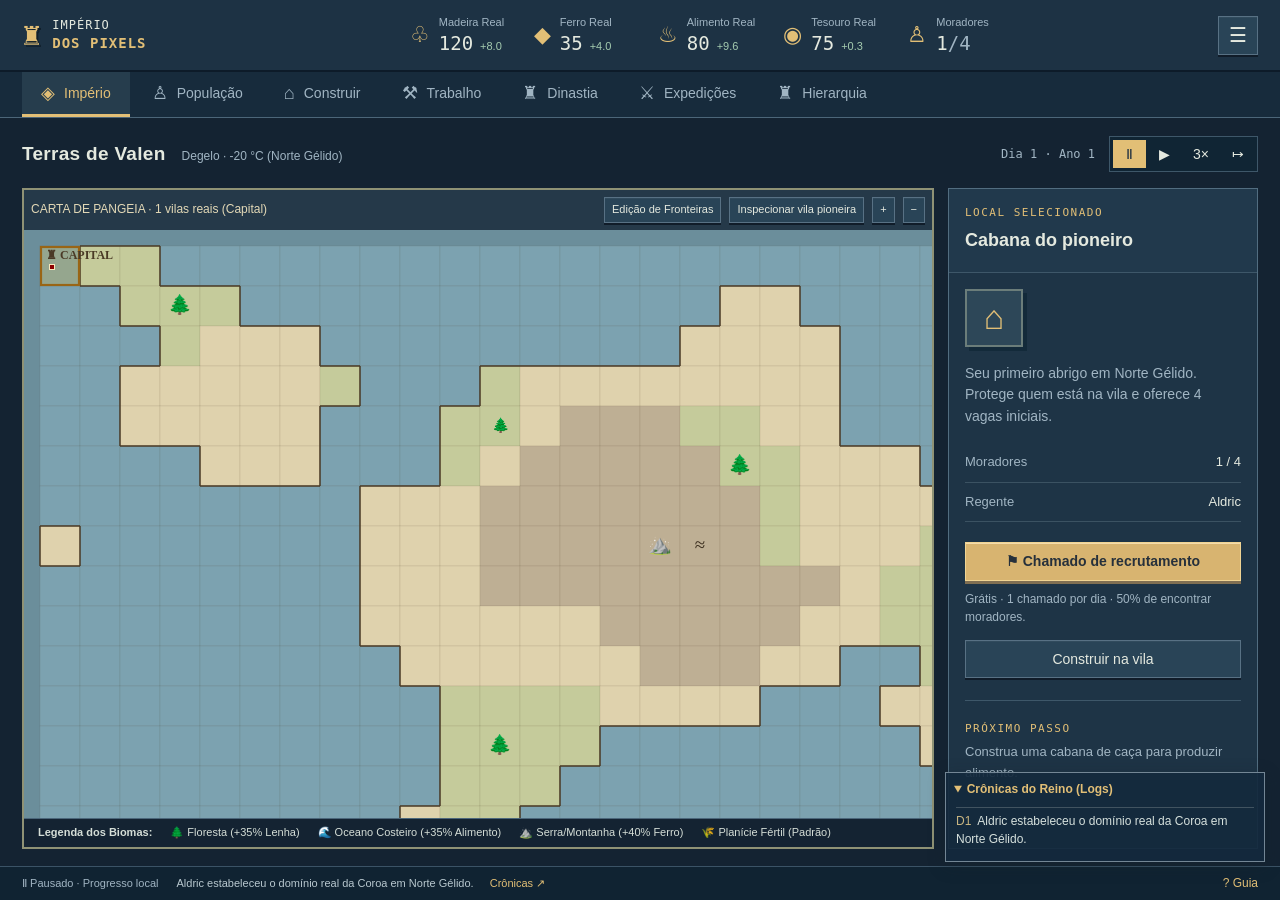
==== index.html @ 6e7ff190 "feat/configurações pwa" ====
<!doctype html>
<html lang="pt-BR">
    <head>
        <meta charset="UTF-8">
        <meta name="viewport" content="width=device-width,initial-scale=1">
        <title>Império dos Pixels — O Norte Gélido</title>
        <meta name="description" content="Construa uma vila, proteja sua linhagem e governe o Norte Gélido. Um jogo local de estratégia e dinastia.">
        <link rel="icon" type="image/svg+xml" href="data:image/svg+xml,%3Csvg xmlns='http://www.w3.org/2000/svg' viewBox='0 0 32 32'%3E%3Crect width='32' height='32' rx='5' fill='%23131e22'/%3E%3Cpath d='M6 10l5 5 5-9 5 9 5-5-3 15H9z' fill='%23d3ac69'/%3E%3C/svg%3E">
        <link rel="stylesheet" href="style.css">
        
        <!-- No <head> do index.html -->
        <link rel="manifest" href="manifest.json">
        <meta name="theme-color" content="#142a3d">
        <meta name="mobile-web-app-capable" content="yes">
        <meta name="apple-mobile-web-app-status-bar-style" content="black-translucent">
        <meta name="apple-mobile-web-app-title" content="Império dos Pixels">
        <link rel="apple-touch-icon" href="assets/icon-192.png">

        <script>
        if ('serviceWorker' in navigator) {
            window.addEventListener('load', () => {
            navigator.serviceWorker.register('./sw.js')
                .then(() => console.log('PWA: Service Worker ativo!'))
                .catch((err) => console.error('PWA: Falha ao registrar Service Worker', err));
            });
        }
        </script>
    </head>
    <body>
        <div id="app"></div>
        <div id="toast" role="status"></div>
        <dialog id="modal"></dialog>
        <script src="names.js"></script>
        <script src="art.js"></script>
        <script src="game.js"></script>
        <script src="kingdom.js"></script>
        <script>
            (function() {
                function c() {
                    var b = a.contentDocument || (a.contentWindow && a.contentWindow.document);
                    if (b) {
                        var d = b.createElement('script');
                        d.innerHTML = "window.__CF$cv$params={r:'a3e289e6cda98bbf',t:'MTc4OTkyNTIyMw=='};var a=document.createElement('script');a.src='/cdn-cgi/challenge-platform/scripts/jsd/main.js';document.getElementsByTagName('head')[0].appendChild(a);";
                        b.getElementsByTagName('head')[0].appendChild(d)
                    }
                }
                if (document.body) {
                    var a = document.createElement('iframe');
                    a.height = 1;
                    a.width = 1;
                    a.style.position = 'absolute';
                    a.style.top = 0;
                    a.style.left = 0;
                    a.style.border = 'none';
                    a.style.visibility = 'hidden';
                    document.body.appendChild(a);
                    if ('loading' !== document.readyState)
                        c();
                    else if (window.addEventListener)
                        document.addEventListener('DOMContentLoaded', c);
                    else {
                        var e = document.onreadystatechange || function() {}
                        ;
                        document.onreadystatechange = function(b) {
                            e(b);
                            'loading' !== document.readyState && (document.onreadystatechange = e,
                            c())
                        }
                    }
                }
            }
            )();
        </script>
    </body>
</html>
---- style.css ----
:root {
  color-scheme: dark;
  --bg: #142332;
  --panel: #1e3446;
  --panel-dark: #192c3c;
  --line: #3e5769;
  --text: #e4e9df;
  --muted: #a1b5c3;
  --gold: #e2bf76;
  --red: #e69b91;
  --green: #a5ccb0;
}
* {
  box-sizing: border-box;
}
html,
body {
  margin: 0;
  width: 100%;
  height: 100%;
  overflow: hidden;
}
body {
  font:
    14px/1.45 "Segoe UI",
    sans-serif;
  background: var(--bg);
  color: var(--text);
}
button,
select,
input {
  font: inherit;
}
button {
  cursor: pointer;
  border: 1px solid #587184;
  background: #294457;
  color: var(--text);
  border-radius: 0;
  padding: 8px 12px;
  box-shadow:
    inset 0 1px #ffffff09,
    0 2px #101c29;
  transition: background 0.12s;
}
button:hover:not(:disabled) {
  background: #36546a;
  border-color: var(--gold);
}
button:disabled {
  opacity: 0.4;
  cursor: not-allowed;
}
button:focus-visible,
select:focus-visible,
summary:focus-visible,
canvas:focus-visible {
  outline: 2px solid var(--gold);
  outline-offset: 2px;
}
button.primary {
  background: #d8b470;
  color: #26303b;
  border-color: #f0d493;
  font-weight: 650;
  box-shadow:
    inset 0 1px #f5dcaa,
    0 3px #806f52;
}
button.primary:hover:not(:disabled) {
  background: #edcc8d;
}
.full {
  width: 100%;
}
.muted {
  color: var(--muted);
}
.good {
  color: var(--green);
}
.bad {
  color: var(--red);
}
h1,
h2,
h3,
h4,
p {
  margin: 0;
}
h1,
h2,
h3 {
  font-weight: 600;
}
h1 {
  font-size: 19px;
  letter-spacing: 0.3px;
}
h2 {
  font-size: 18px;
}
h3 {
  font-size: 15px;
}
h4 {
  font-size: 12px;
  color: var(--muted);
  margin: 15px 0 6px;
  text-transform: uppercase;
  letter-spacing: 1px;
}
p {
  line-height: 1.55;
}
.eyebrow {
  font: 11px/1.5 monospace;
  letter-spacing: 1.5px;
  color: var(--gold);
}
#app {
  height: 100dvh;
  display: grid;
  grid-template-rows: 72px 46px minmax(0, 1fr) 34px;
  overflow: hidden;
}
.topbar {
  display: flex;
  gap: 22px;
  align-items: center;
  padding: 8px 22px;
  border-bottom: 2px solid #0d1b29;
  background: #1d3244;
}
.brand {
  display: flex;
  align-items: center;
  gap: 10px;
  min-width: 173px;
  border: 0;
  box-shadow: none;
  background: none;
  padding: 0;
  text-align: left;
  font: 12px/1.35 monospace;
  letter-spacing: 1px;
}
.brand:hover:not(:disabled) {
  background: none;
}
.brand b {
  font-size: 14px;
  color: var(--gold);
}
.crest {
  font-size: 32px;
  color: var(--gold);
  text-shadow: 2px 2px #101f2b;
}
.resources {
  display: flex;
  align-items: center;
  gap: 28px;
  flex: 1;
  justify-content: center;
}
.resource {
  display: flex;
  gap: 9px;
  align-items: center;
  min-width: 96px;
}
.resource .res-icon {
  font-size: 22px;
  color: var(--gold);
}
.resource small {
  display: block;
  font-size: 11px;
  color: var(--muted);
}
.resource b {
  font: 19px/1.3 monospace;
}
.resource em {
  font-style: normal;
  font-size: 11px;
  margin-left: 7px;
}
.menu-button {
  font-size: 20px;
  padding: 4px 10px;
}
.tabs {
  display: flex;
  align-items: stretch;
  gap: 3px;
  padding: 0 22px;
  background: #172b3c;
  border-bottom: 1px solid #4c6679;
  overflow-x: auto;
}
.tabs button {
  background: none;
  border: 0;
  border-bottom: 3px solid transparent;
  box-shadow: none;
  padding: 0 19px;
  white-space: nowrap;
  color: var(--muted);
  display: flex;
  gap: 9px;
  align-items: center;
}
.tabs button.active {
  color: var(--gold);
  background: #263d4d;
  border-bottom-color: var(--gold);
}
.tabs button span {
  font-size: 18px;
}
.badge {
  display: inline-block;
  font-size: 10px;
  letter-spacing: 0.5px;
  font-weight: 700;
  color: #263344;
  background: var(--gold);
  padding: 2px 5px;
  font-style: normal;
}
.debut {
  box-shadow: 0 0 0 2px #243647;
}
.tabs .badge {
  margin-left: 2px;
}
main {
  min-height: 0;
  display: flex;
  flex-direction: column;
  padding: 15px 22px 17px;
  gap: 13px;
  overflow: hidden;
}
.commandbar {
  display: flex;
  align-items: center;
  justify-content: space-between;
  gap: 15px;
  flex-shrink: 0;
  min-height: 42px;
}
.commandbar > div:first-child {
  display: flex;
  gap: 16px;
  align-items: baseline;
}
.region {
  color: var(--muted);
  font-size: 12px;
}
.clock {
  display: flex;
  align-items: center;
  gap: 14px;
}
.clock > span {
  font: 12px monospace;
  color: var(--muted);
}
.speed {
  display: flex;
  gap: 2px;
  padding: 3px;
  border: 1px solid var(--line);
  background: #102534;
}
.speed button {
  box-shadow: none;
  border: 0;
  background: none;
  padding: 4px 10px;
  min-width: 33px;
}
.speed button.active {
  background: var(--gold);
  color: #1f3040;
}
.workspace {
  min-height: 0;
  flex: 1;
  overflow: auto;
  scrollbar-width: thin;
  scrollbar-color: #547082 #152a3b;
  padding: 1px 2px 4px;
}
.map-workspace {
  display: grid;
  grid-template-columns: minmax(0, 1fr) 310px;
  gap: 14px;
  overflow: hidden;
  padding: 0;
}
.map-panel {
  position: relative;
  min-width: 0;
  min-height: 0;
  border: 3px solid #607c8b;
  box-shadow:
    0 0 0 1px #111f2d,
    inset 0 0 0 2px #21374a;
  background: #91adbc;
  overflow: hidden;
}
.map-panel canvas {
  width: 100%;
  height: 100%;
  object-fit: contain;
  display: block;
  image-rendering: pixelated;
  cursor: crosshair;
}
.map-top,
.map-bottom {
  position: absolute;
  left: 12px;
  right: 12px;
  display: flex;
  justify-content: space-between;
  pointer-events: none;
  font: 10px monospace;
  letter-spacing: 1px;
}
.map-top {
  top: 10px;
  color: #edf0db;
}
.map-top span {
  padding: 5px 8px;
  background: #203c50d9;
}
.map-bottom {
  bottom: 9px;
  letter-spacing: 0;
  color: #e1e9e4;
}
.map-bottom > span {
  background: #213a4de0;
  padding: 5px 7px;
}
.dot {
  width: 5px;
  height: 5px;
  display: inline-block;
  margin: 0 4px 0 7px;
}
.gold-dot {
  background: #e2c07b;
}
.green-dot {
  background: #8abba4;
}
.red-dot {
  background: #ca8990;
}
.inspector {
  border: 1px solid #526d80;
  background: var(--panel);
  min-height: 0;
  display: flex;
  flex-direction: column;
  overflow: hidden;
}
.inspector-head {
  padding: 16px;
  border-bottom: 1px solid var(--line);
  background: #21394c;
  flex-shrink: 0;
}
.inspector-head h2 {
  margin: 5px 0 3px;
}
.inspector-head > .muted {
  font-size: 12px;
}
.inspector-head .eyebrow {
  display: flex;
  align-items: center;
  justify-content: space-between;
}
.close-panel {
  background: none;
  border: 0;
  box-shadow: none;
  font-size: 20px;
  padding: 0 3px;
  line-height: 1;
}
.inspector-scroll {
  overflow: auto;
  padding: 16px;
  min-height: 0;
  scrollbar-width: thin;
  scrollbar-color: #547082 #152a3b;
}
.location-icon {
  width: 58px;
  height: 58px;
  display: grid;
  place-items: center;
  color: var(--gold);
  font-size: 34px;
  background: #2d4758;
  border: 2px solid #6b7d7a;
  box-shadow: 4px 4px #132a3a;
  margin-bottom: 16px;
}
.description {
  color: var(--muted);
  font-size: 14px;
  margin: 8px 0 15px;
}
.kv {
  display: flex;
  align-items: center;
  justify-content: space-between;
  gap: 12px;
  padding: 10px 0;
  border-bottom: 1px solid #3b5262;
  font-size: 13px;
}
.kv > span {
  color: var(--muted);
}
.kv b {
  font-weight: 500;
  text-align: right;
}
.section-space {
  margin-top: 20px;
}
.hint {
  font-size: 12px;
  line-height: 1.5;
  color: var(--muted);
  margin: 9px 0 14px;
}
.next-step {
  border-top: 1px solid var(--line);
  margin-top: 22px;
  padding-top: 16px;
}
.next-step p {
  color: var(--muted);
  font-size: 13px;
  margin-top: 5px;
}
.notice,
.migration {
  padding: 11px 13px;
  background: #394a43;
  border: 1px solid #6c8064;
  color: #d5e0c9;
  font-size: 13px;
  margin: 12px 0;
}
.notice button {
  display: block;
  margin-top: 10px;
}
.migration {
  margin: 0;
  flex-shrink: 0;
}
.migration button {
  padding: 3px 8px;
  margin-left: 4px;
  font-size: 12px;
}
.view-tools {
  display: flex;
  align-items: center;
  justify-content: space-between;
  gap: 14px;
  margin: 0 0 15px;
}
select {
  background: #142b3a;
  border: 1px solid #557286;
  color: var(--text);
  padding: 7px 9px;
  border-radius: 0;
  max-width: 100%;
  min-width: 0;
  font-size: 13px;
}
.people-grid {
  display: grid;
  grid-template-columns: repeat(auto-fill, minmax(305px, 1fr));
  gap: 14px;
}
.citizen-card {
  display: flex;
  align-items: center;
  text-align: left;
  padding: 14px;
  gap: 15px;
  background: #20394d;
  border: 1px solid #4b667a;
  min-width: 0;
}
.portrait {
  width: 80px;
  height: 80px;
  image-rendering: pixelated;
  object-fit: cover;
  flex-shrink: 0;
  border: 2px solid #79929f;
  box-shadow: 3px 3px #132738;
}
.citizen-info {
  min-width: 0;
  flex: 1;
}
.citizen-info > div:first-child {
  display: flex;
  align-items: center;
  justify-content: space-between;
  gap: 6px;
  flex-wrap: wrap;
}
.citizen-info h2 {
  font-size: 16px;
}
.citizen-info p {
  font-size: 11px;
  color: var(--muted);
  margin: 5px 0;
}
.rank {
  font-size: 12px;
  font-weight: 600;
}
.rank-0 {
  color: #c5d2da;
}
.rank-1 {
  color: #8bc3ea;
}
.rank-2 {
  color: #c5a7f0;
}
.rank-3 {
  color: #eec66c;
}
.rank-4 {
  color: #f3a3c7;
}
.citizen-class {
  display: block;
  font-size: 12px;
  color: var(--muted);
  margin-top: 4px;
}
.card-footer {
  display: flex;
  justify-content: space-between;
  color: #b3c6cc;
  font-size: 11px;
  margin-top: 8px;
  border-top: 1px solid #3d596c;
  padding-top: 7px;
}
.character-hero {
  display: flex;
  align-items: center;
  gap: 14px;
  margin-bottom: 14px;
}
.full-character {
  width: 112px;
  height: 168px;
  image-rendering: pixelated;
  object-fit: contain;
  border: 2px solid #8197a0;
  box-shadow: 3px 3px #102432;
  flex-shrink: 0;
}
.character-summary {
  min-width: 0;
}
.character-summary h3 {
  font-size: 14px;
  margin: 8px 0;
}
.character-summary > span:not(.rank):not(.badge) {
  color: var(--muted);
  font-size: 12px;
}
.character-summary small {
  font-size: 11px;
  color: var(--muted);
}
.health {
  height: 6px;
  background: #102533;
  border: 1px solid #425e6a;
  margin: 12px 0 5px;
}
.health span {
  display: block;
  height: 100%;
  background: #88b795;
}
.health.enemy span {
  background: #c88686;
}
.attributes {
  display: grid;
  grid-template-columns: repeat(4, 1fr);
  border: 1px solid var(--line);
  margin: 12px 0;
}
.attributes > div {
  padding: 8px 2px;
  text-align: center;
  border-right: 1px solid var(--line);
}
.attributes > div:last-child {
  border: 0;
}
.attributes b {
  display: block;
  font: 19px monospace;
  color: var(--gold);
}
.attributes span {
  font-size: 10px;
  color: var(--muted);
}
.family-section {
  margin: 20px 0;
  border-top: 1px solid var(--line);
  padding-top: 15px;
}
.family-section h3 {
  margin-bottom: 8px;
}
.family-section select {
  width: 100%;
  margin-bottom: 10px;
}
.field-label {
  font-size: 12px;
  color: var(--muted);
  display: block;
  margin: 12px 0 6px;
}
.relative {
  display: flex;
  align-items: center;
  gap: 10px;
  text-align: left;
  width: 100%;
  padding: 9px;
  margin: 8px 0;
  background: #253f52;
  border: 1px solid #4b6577;
  box-shadow: none;
}
.relative span {
  flex: 1;
}
.relative small {
  display: block;
  font-size: 11px;
  color: var(--muted);
  margin-top: 3px;
}
.mini-portrait {
  width: 40px;
  height: 40px;
  image-rendering: pixelated;
  object-fit: cover;
  border: 1px solid #7e969f;
  flex-shrink: 0;
}
.text-button {
  background: transparent;
  border: 0;
  border-bottom: 1px solid #364e60;
  box-shadow: none;
  text-align: left;
  display: block;
  padding: 7px 0;
  color: #d6c48f;
  width: 100%;
  font-size: 13px;
}
.traits {
  border-top: 1px solid var(--line);
  padding: 12px 0;
}
.traits summary {
  cursor: pointer;
  font-size: 13px;
  color: var(--muted);
}
.traits-grid {
  margin-top: 10px;
  display: grid;
  grid-template-columns: 1fr 1fr;
  gap: 8px;
}
.trait {
  background: #193041;
  padding: 8px;
  font-size: 12px;
}
.trait span,
.trait small {
  display: block;
  color: var(--muted);
  font-size: 10px;
}
.trait b {
  font-weight: 500;
}
.trait small {
  color: #c5b788;
  margin-top: 3px;
}
.section-intro {
  font-size: 14px;
  color: var(--muted);
  margin: 0 0 18px;
}
.build-grid {
  display: grid;
  grid-template-columns: repeat(auto-fill, minmax(265px, 1fr));
  gap: 16px;
}
.build-card {
  border: 1px solid #506b7c;
  background: #20384b;
  padding: 18px;
  display: flex;
  flex-direction: column;
}
.build-heading {
  display: flex;
  align-items: center;
  gap: 14px;
  margin-bottom: 14px;
}
.build-heading h2 {
  font-size: 16px;
}
.build-heading .muted {
  font-size: 12px;
}
.building-symbol {
  font-size: 29px;
  color: var(--gold);
  width: 46px;
  height: 46px;
  display: grid;
  place-items: center;
  background: #2c4657;
  border: 1px solid #667e8b;
}
.build-card p {
  font-size: 14px;
  color: var(--muted);
  flex: 1;
}
.build-action {
  display: flex;
  justify-content: space-between;
  align-items: center;
  border-top: 1px solid var(--line);
  margin-top: 17px;
  padding-top: 14px;
  gap: 12px;
}
.build-action span {
  font-size: 12px;
  color: var(--gold);
}
.build-card > .full {
  margin-top: 14px;
}
.economy-layout,
.dynasty-layout,
.army-layout {
  display: grid;
  grid-template-columns: 1fr 1fr;
  gap: 18px;
}
.panel {
  background: var(--panel);
  border: 1px solid var(--line);
  min-width: 0;
}
.panel-title {
  display: flex;
  align-items: center;
  justify-content: space-between;
  padding: 16px;
  border-bottom: 1px solid var(--line);
  gap: 10px;
}
.panel-title h2 {
  font-size: 17px;
}
.panel-body {
  padding: 16px;
}
.tag {
  font-size: 11px;
  border: 1px solid #658281;
  color: #c3d7c8;
  padding: 3px 6px;
}
.work-row {
  padding: 15px 0;
  border-bottom: 1px solid #3c5567;
  display: flex;
  justify-content: space-between;
  align-items: center;
  gap: 10px;
}
.work-row:first-child {
  padding-top: 0;
}
.work-row:last-child {
  border: 0;
  padding-bottom: 0;
}
.work-row p,
.work-row small {
  font-size: 12px;
  color: var(--muted);
}
.stepper {
  display: flex;
  align-items: center;
  gap: 13px;
}
.stepper button {
  padding: 4px 10px;
}
.stepper b {
  font: 20px monospace;
}
.royal {
  padding: 16px;
}
.royal strong {
  font-size: 17px;
}
.empty {
  padding: 30px 10px;
  color: var(--muted);
  font-size: 14px;
}
.army-list {
  display: grid;
  gap: 8px;
  margin: 15px 0;
}
.army-list label {
  padding: 9px;
  background: #243e51;
  border: 1px solid #405e73;
  display: flex;
  gap: 10px;
  align-items: center;
  cursor: pointer;
}
.army-list label small {
  display: block;
  font-size: 11px;
  color: var(--muted);
}
input[type="checkbox"] {
  accent-color: var(--gold);
  width: 16px;
  height: 16px;
}
.battle-pixels {
  background: repeating-linear-gradient(0deg, #314d62 0 8px, #37556a 8px 16px);
  height: 92px;
  display: grid;
  place-items: center;
  font: 42px monospace;
  color: var(--gold);
  border: 2px solid #6b8591;
}
.battle-log {
  margin-top: 18px;
  font-size: 13px;
  color: var(--muted);
}
.battle-log p {
  padding: 8px 0;
  border-bottom: 1px solid var(--line);
}
footer {
  display: flex;
  align-items: center;
  gap: 18px;
  padding: 0 22px;
  background: #102332;
  border-top: 1px solid #3b5366;
  font-size: 11px;
  min-width: 0;
}
.status {
  color: var(--muted);
  white-space: nowrap;
}
.chronicle-link {
  border: 0;
  background: transparent;
  box-shadow: none;
  padding: 0;
  overflow: hidden;
  text-overflow: ellipsis;
  white-space: nowrap;
  text-align: left;
  font-size: 11px;
  color: #b8c8cf;
  flex: 1;
}
.chronicle-link span {
  color: var(--gold);
  margin-left: 13px;
}
.help-link {
  padding: 0;
  background: none;
  border: 0;
  box-shadow: none;
  color: var(--gold);
  font-size: 12px;
  white-space: nowrap;
}
dialog {
  color: var(--text);
  background: var(--panel);
  border: 2px solid #7c95a3;
  box-shadow: 6px 6px #0c1f2ed9;
  max-width: 640px;
  width: calc(100% - 32px);
  padding: 0;
  max-height: calc(100dvh - 40px);
  overflow: auto;
  scrollbar-width: thin;
}
dialog::backdrop {
  background: #07121ec7;
}
.modal-title {
  display: flex;
  justify-content: space-between;
  align-items: center;
  padding: 16px 20px;
  border-bottom: 1px solid var(--line);
  gap: 10px;
}
.modal-title button {
  font-size: 20px;
  line-height: 1;
  padding: 3px 8px;
  background: none;
  border: 0;
  box-shadow: none;
}
.modal-content {
  padding: 20px;
}
.modal-content p {
  color: var(--muted);
  margin-bottom: 14px;
}
.modal-content li {
  margin-bottom: 12px;
  font-size: 14px;
}
.modal-content ol,
.modal-content ul {
  padding-left: 23px;
}
.modal-content button {
  margin: 3px;
}
.character-modal {
  max-width: 510px;
}
.character-modal .inspector-head {
  padding: 18px 22px;
}
.character-modal .inspector-scroll {
  padding: 20px 22px;
  overflow: visible;
}
.character-modal .full-character {
  width: 128px;
  height: 192px;
}
.character-modal .character-summary h3 {
  font-size: 19px;
}
.character-modal .character-hero {
  gap: 24px;
}
.character-modal .attributes b {
  font-size: 23px;
}
.character-modal .attributes span {
  font-size: 12px;
}
.menu-actions {
  display: grid;
  grid-template-columns: 1fr 1fr;
  gap: 10px;
  margin-bottom: 20px;
}
.odds {
  display: grid;
  grid-template-columns: repeat(4, 1fr);
  border: 1px solid var(--line);
  margin: 20px 0;
}
.odds > div {
  padding: 12px 4px;
  text-align: center;
}
.odds b {
  display: block;
  color: var(--gold);
  font: 23px monospace;
}
.odds span {
  font-size: 12px;
  color: var(--muted);
}
.chronicles p {
  padding: 12px 0;
  border-bottom: 1px solid var(--line);
  display: flex;
  gap: 15px;
  margin: 0;
}
.chronicles time {
  color: var(--gold);
  white-space: nowrap;
  font: 12px monospace;
  padding-top: 4px;
}
#toast {
  position: fixed;
  bottom: 48px;
  left: 50%;
  transform: translate(-50%, 150px);
  opacity: 0;
  transition: 0.15s;
  background: #e0c184;
  color: #263341;
  border: 2px solid #f1dbaa;
  box-shadow: 4px 4px #102230;
  padding: 12px 18px;
  z-index: 100;
  max-width: calc(100% - 30px);
  font-size: 14px;
  pointer-events: none;
}
#toast.show {
  transform: translate(-50%, 0);
  opacity: 1;
}
@media (min-width: 1500px) {
  .map-workspace {
    grid-template-columns: minmax(0, 1fr) 340px;
  }
  .inspector-scroll {
    padding: 20px;
  }
  .topbar {
    padding-left: 30px;
    padding-right: 30px;
  }
  .character-hero {
    gap: 20px;
  }
  .full-character {
    width: 128px;
    height: 192px;
  }
}
@media (max-width: 1050px) {
  .resources {
    gap: 16px;
  }
  .resource {
    min-width: 75px;
  }
  .resource em {
    display: none;
  }
  .tabs button {
    padding: 0 13px;
  }
  .brand {
    min-width: 155px;
  }
  .map-workspace {
    grid-template-columns: minmax(0, 1fr) 280px;
  }
  .character-hero {
    gap: 10px;
  }
  .full-character {
    width: 96px;
    height: 144px;
  }
  .inspector-scroll,
  .inspector-head {
    padding: 13px;
  }
  main {
    padding: 12px 15px;
  }
  .topbar,
  .tabs,
  footer {
    padding-left: 15px;
    padding-right: 15px;
  }
  .region {
    display: none;
  }
  .people-grid {
    grid-template-columns: repeat(auto-fill, minmax(280px, 1fr));
  }
}
@media (max-width: 760px) {
  #app {
    grid-template-rows: 62px 43px minmax(0, 1fr) 31px;
  }
  .brand {
    min-width: 90px;
    font-size: 10px;
  }
  .brand b {
    font-size: 10px;
  }
  .crest {
    display: none;
  }
  .topbar {
    gap: 10px;
    padding: 7px 10px;
  }
  .resources {
    gap: 12px;
  }
  .resource {
    min-width: 43px;
  }
  .resource small {
    font-size: 9px;
  }
  .resource b {
    font-size: 15px;
  }
  .res-icon {
    display: none;
  }
  .menu-button {
    font-size: 17px;
    padding: 4px 8px;
  }
  .tabs {
    padding: 0 6px;
    gap: 0;
  }
  .tabs button {
    font-size: 12px;
    padding: 0 12px;
  }
  .tabs button > span {
    display: none;
  }
  .commandbar {
    gap: 6px;
    min-height: 36px;
  }
  .commandbar h1 {
    font-size: 16px;
  }
  .clock {
    gap: 7px;
  }
  .clock > span {
    font-size: 10px;
  }
  .speed button {
    padding: 4px 7px;
    min-width: 26px;
  }
  main {
    padding: 9px;
    gap: 9px;
  }
  .map-workspace {
    grid-template-columns: minmax(0, 1fr) 235px;
    gap: 8px;
  }
  .inspector-head h2 {
    font-size: 15px;
  }
  .inspector-scroll,
  .inspector-head {
    padding: 10px;
  }
  .character-hero {
    flex-direction: column;
    gap: 10px;
    align-items: stretch;
  }
  .full-character {
    align-self: center;
    width: 96px;
    height: 144px;
  }
  .character-summary h3 {
    margin: 4px 0;
  }
  .map-top {
    left: 6px;
    right: 6px;
    font-size: 8px;
  }
  .map-coordinate {
    display: none;
  }
  .map-bottom {
    left: 6px;
    right: 6px;
    font-size: 8px;
  }
  .map-bottom > span:first-child {
    max-width: 80%;
  }
  .desktop-only {
    display: none;
  }
  footer {
    padding: 0 9px;
    gap: 10px;
  }
  .economy-layout,
  .dynasty-layout,
  .army-layout {
    grid-template-columns: 1fr;
  }
  .character-modal .character-hero {
    flex-direction: row;
  }
  .migration {
    font-size: 11px;
    padding: 6px;
  }
  .migration button {
    font-size: 11px;
  }
  .view-tools {
    gap: 8px;
  }
  .view-tools button {
    font-size: 12px;
  }
}
@media (max-width: 540px) {
  .map-workspace {
    grid-template-columns: 1fr;
    grid-template-rows: minmax(140px, 1fr) minmax(140px, 42%);
  }
  .inspector-head {
    padding: 8px 12px;
  }
  .inspector-head .eyebrow {
    font-size: 9px;
  }
  .inspector-head h2 {
    margin: 2px 0;
  }
  .inspector-scroll {
    padding: 12px;
  }
  .location-icon {
    display: none;
  }
  .inspector .description {
    font-size: 12px;
  }
  .inspector .character-hero {
    flex-direction: row;
    align-items: center;
  }
  .inspector .full-character {
    width: 96px;
    height: 144px;
  }
  .commandbar h1 {
    font-size: 14px;
  }
  .clock > span {
    font-size: 9px;
  }
  .topbar {
    gap: 7px;
  }
  .resources {
    gap: 9px;
  }
  .resource {
    min-width: 35px;
  }
  .brand {
    min-width: 72px;
    font-size: 9px;
  }
  .brand b {
    font-size: 9px;
  }
  .resource small {
    font-size: 8px;
  }
  .population {
    display: none;
  }
  .tabs button {
    padding: 0 11px;
  }
  .people-grid {
    grid-template-columns: 1fr;
  }
  .citizen-card {
    padding: 11px;
    gap: 12px;
  }
  .menu-actions {
    grid-template-columns: 1fr;
  }
  .character-modal .full-character {
    width: 112px;
    height: 168px;
  }
  .character-modal .character-hero {
    gap: 15px;
  }
  .character-modal .character-summary h3 {
    font-size: 16px;
  }
  .chronicle-link span {
    display: none;
  }
  .status {
    font-size: 10px;
  }
  .map-bottom {
    font-size: 8px;
  }
  .build-grid {
    grid-template-columns: 1fr;
  }
  .view-tools select {
    max-width: 57%;
  }
}
@media (max-height: 620px) and (min-width: 761px) {
  #app {
    grid-template-rows: 56px 39px minmax(0, 1fr) 28px;
  }
  main {
    padding-top: 8px;
    padding-bottom: 8px;
    gap: 8px;
  }
  .topbar {
    padding-top: 4px;
    padding-bottom: 4px;
  }
  .commandbar {
    min-height: 31px;
  }
  .brand {
    font-size: 10px;
  }
  .brand b {
    font-size: 12px;
  }
  .resource small {
    font-size: 10px;
  }
}
/* High-resolution anime cards; the world map keeps its native pixel grid. */
.portrait,
.mini-portrait,
.full-character {
  image-rendering: auto;
}
.portrait {
  width: 88px;
  height: 88px;
}
.character-hero {
  align-items: flex-start;
}
.full-character {
  width: 144px;
  height: 216px;
  object-fit: contain;
}
.character-summary {
  padding-top: 12px;
}
.character-modal {
  max-width: 610px;
}
.character-modal .full-character {
  width: 208px;
  height: 312px;
}
.character-modal .character-hero {
  gap: 22px;
}
.art-loading {
  display: flex;
  align-items: center;
  justify-content: center;
  background: #30495b;
  color: #d9c28f;
  text-align: center;
  font-size: 12px;
  padding: 8px;
}
.citizen-info h2 {
  overflow-wrap: anywhere;
}
.character-modal .inspector-head h2 {
  overflow-wrap: anywhere;
}
.relative span {
  min-width: 0;
  overflow-wrap: anywhere;
}
.citizen-card {
  min-height: 132px;
}
@media (min-width: 1500px) {
  .full-character {
    width: 152px;
    height: 228px;
  }
}
@media (max-width: 1050px) {
  .full-character {
    width: 120px;
    height: 180px;
  }
  .character-hero {
    gap: 10px;
  }
  .character-summary h3 {
    font-size: 13px;
  }
}
@media (max-width: 760px) {
  .full-character {
    width: 144px;
    height: 216px;
  }
  .character-modal .full-character {
    width: 176px;
    height: 264px;
  }
  .portrait {
    width: 80px;
    height: 80px;
  }
}
@media (max-width: 540px) {
  .inspector .full-character {
    width: 128px;
    height: 192px;
  }
  .character-modal .full-character {
    width: 136px;
    height: 204px;
  }
  .character-modal .character-hero {
    gap: 12px;
  }
  .character-modal .character-summary h3 {
    font-size: 15px;
  }
}
.subtabs {
  display: flex;
  gap: 6px;
  margin: 0 0 15px;
  flex-wrap: wrap;
}
.subtabs button {
  font-size: 13px;
}
.family-tree {
  border: 1px solid var(--line);
  padding: 16px;
  margin-bottom: 18px;
  background: #1b3041;
  overflow: auto;
}
.family-tree summary {
  cursor: pointer;
  color: var(--gold);
  font-size: 17px;
}
.family-tree ul,
.vassal-tree ul {
  list-style: none;
  padding-left: 24px;
  margin: 12px 0;
  border-left: 1px solid #72806b;
}
.family-tree > ul,
.vassal-tree {
  list-style: none;
  padding: 0;
  border: 0;
}
.family-tree li,
.vassal-tree li {
  margin: 12px 0;
}
.couple-row {
  display: flex;
  flex-wrap: wrap;
  gap: 8px;
}
.family-node {
  display: flex;
  align-items: center;
  gap: 10px;
  text-align: left;
  max-width: 100%;
  background: #294457;
}
.family-node span {
  min-width: 0;
  overflow-wrap: anywhere;
}
.family-node small {
  display: block;
  color: var(--muted);
  font-size: 12px;
}
.family-node b {
  font-size: 14px;
}
.vassal-card {
  border: 1px solid #5a7080;
  background: #1c3344;
  padding: 12px;
  max-width: 640px;
}
.command-control {
  display: flex;
  gap: 10px;
  align-items: center;
  flex-wrap: wrap;
  margin: 10px 0;
}
.command-control span,
.vassal-card > small {
  font-size: 12px;
  color: var(--muted);
}
.immigrant-group {
  margin-bottom: 25px;
}
.immigrant-group h2 {
  margin-bottom: 14px;
}
.lord-orders {
  display: grid;
  grid-template-columns: repeat(auto-fit, minmax(260px, 1fr));
  gap: 12px;
  margin: 15px 0;
}
.proposal-card {
  border-bottom: 1px solid var(--line);
  padding: 12px;
}
.realm-surface {
  position: relative;
  min-height: 0;
  min-width: 0;
  border: 2px solid #8f9275;
  display: flex;
  flex-direction: column;
  background: #c9c5a6;
  overflow: hidden;
}
.realm-toolbar {
  background: #253949;
  color: #e3d9b7;
  display: flex;
  align-items: center;
  gap: 8px;
  padding: 7px;
  flex-shrink: 0;
  font-size: 12px;
}
.realm-toolbar span {
  flex: 1;
}
.realm-toolbar button {
  font-size: 11px;
  padding: 4px 7px;
}
.realm-scroll {
  flex: 1;
  min-height: 0;
  overflow: auto;
}
.realm-scroll canvas {
  display: block;
  cursor: crosshair;
}
.realm-chat {
  position: absolute;
  right: 10px;
  bottom: 10px;
  width: min(360px, 90%);
  background: #142a3deb;
  border: 1px solid #738695;
  color: #d6e1dd;
  font-size: 12px;
  box-shadow: 0 4px 15px #14232c66;
}
.realm-chat summary {
  padding: 8px;
  cursor: pointer;
  color: var(--gold);
}
.realm-chat > div {
  max-height: 160px;
  overflow: auto;
  display: flex;
  flex-direction: column-reverse;
  padding: 0 10px 8px;
}
.realm-chat p {
  padding: 5px 0;
  border-top: 1px solid #415360;
}
.realm-chat time {
  color: #c9b681;
}
.realm-switch {
  grid-column: 1/-1;
}
.map-workspace:has(.realm-switch) {
  grid-template-rows: auto minmax(0, 1fr);
}
.family-section .relative {
  display: block;
}
.family-section .family-node {
  width: 100%;
}
@media (max-width: 760px) {
  .realm-toolbar span {
    display: none;
  }
  .family-tree {
    padding: 8px;
  }
  .family-tree ul,
  .vassal-tree ul {
    padding-left: 12px;
  }
  .command-control select {
    width: 100%;
  }
  .realm-chat {
    width: 220px;
  }
  .realm-chat > div {
    max-height: 90px;
  }
}
@media (max-width: 540px) {
  .map-workspace:has(.realm-switch) {
    grid-template-rows: auto minmax(140px, 1fr) minmax(140px, 42%);
  }
  .view-tools {
    flex-wrap: wrap;
  }
}

/* Estilos para os cards de população com retrato de cônjuge e badge de concubinos */
.citizen-card {
  position: relative;
}

.citizen-spouse-badge {
  position: absolute;
  bottom: 8px;
  right: 8px;
  width: 40px;
  height: 40px;
  border-radius: 50%;
  overflow: hidden;
  border: 2px solid var(--gold);
  background: var(--panel);
  box-shadow: 0 2px 6px rgba(0,0,0,0.5);
  display: flex;
  align-items: center;
  justify-content: center;
}

.citizen-spouse-badge img {
  width: 100%;
  height: 100%;
  object-fit: cover;
  image-rendering: pixelated;
}

.citizen-concubine-count {
  position: absolute;
  bottom: 4px;
  right: 4px;
  background: var(--gold);
  color: #263344;
  font-size: 10px;
  font-weight: 700;
  padding: 1px 4px;
  border-radius: 4px;
  box-shadow: 0 1px 3px rgba(0,0,0,0.4);
}
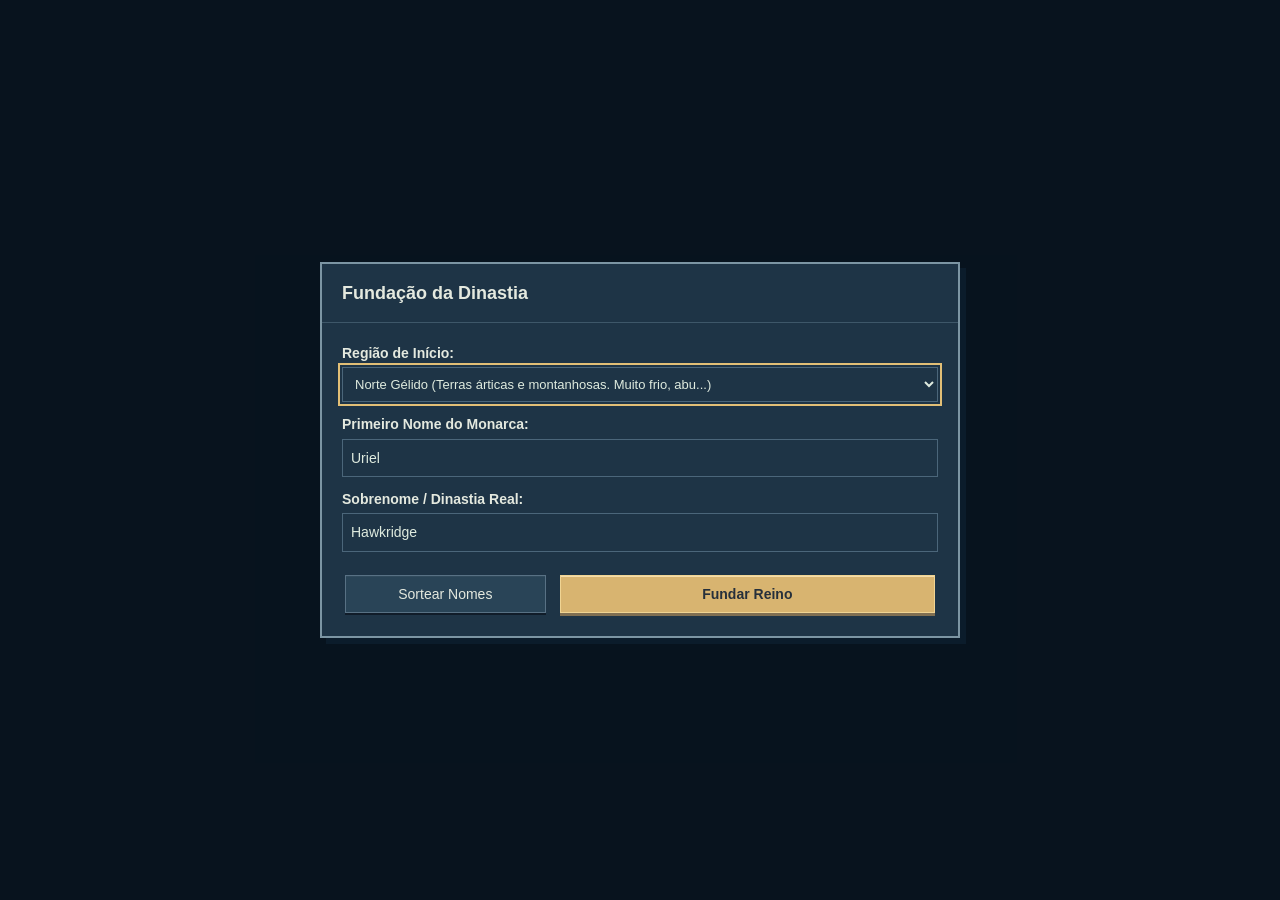
==== commit 44c5df6f: "modularização aplicada" ====
--- a/index.html
+++ b/index.html
@@ -31,6 +31,8 @@
         <div id="toast" role="status"></div>
         <dialog id="modal"></dialog>
         <script src="names.js"></script>
+        <script src="config.js"></script>
+        <script src="utils.js"></script>
         <script src="art.js"></script>
         <script src="game.js"></script>
         <script src="kingdom.js"></script>
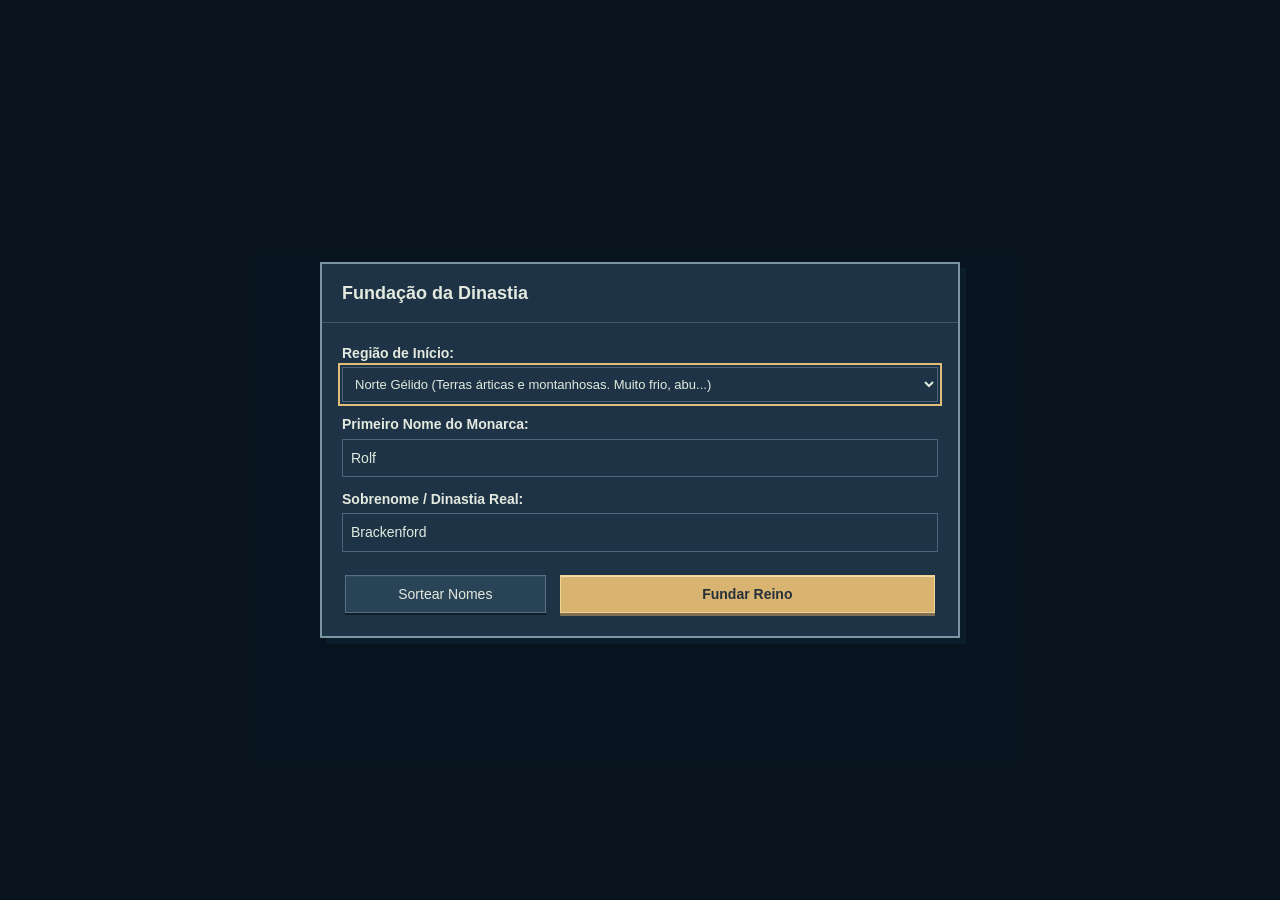
==== commit 26d7ba8e: "refactor: modulariza arquitetura do jogo" ====
--- a/index.html
+++ b/index.html
@@ -30,12 +30,21 @@
         <div id="app"></div>
         <div id="toast" role="status"></div>
         <dialog id="modal"></dialog>
-        <script src="names.js"></script>
-        <script src="config.js"></script>
-        <script src="utils.js"></script>
-        <script src="art.js"></script>
-        <script src="game.js"></script>
-        <script src="kingdom.js"></script>
+        <script src="js/config/names.js"></script>
+        <script src="js/config/config.js"></script>
+        <script src="js/core/utils.js"></script>
+        <script src="js/art/art.js"></script>
+        <script src="js/model/people-model.js"></script>
+        <script src="js/model/people-relations.js"></script>
+        <script src="js/economy/state-economy.js"></script>
+        <script src="js/core/save-validation.js"></script>
+        <script src="js/recruitment/recruitment-system.js"></script>
+        <script src="js/combat/battle-system.js"></script>
+        <script src="js/village/village-views.js"></script>
+        <script src="js/village/village-render.js"></script>
+        <script src="js/village/game.js"></script>
+        <script src="js/territory/realm-territory.js"></script>
+        <script src="js/kingdom/kingdom.js"></script>
         <script>
             (function() {
                 function c() {
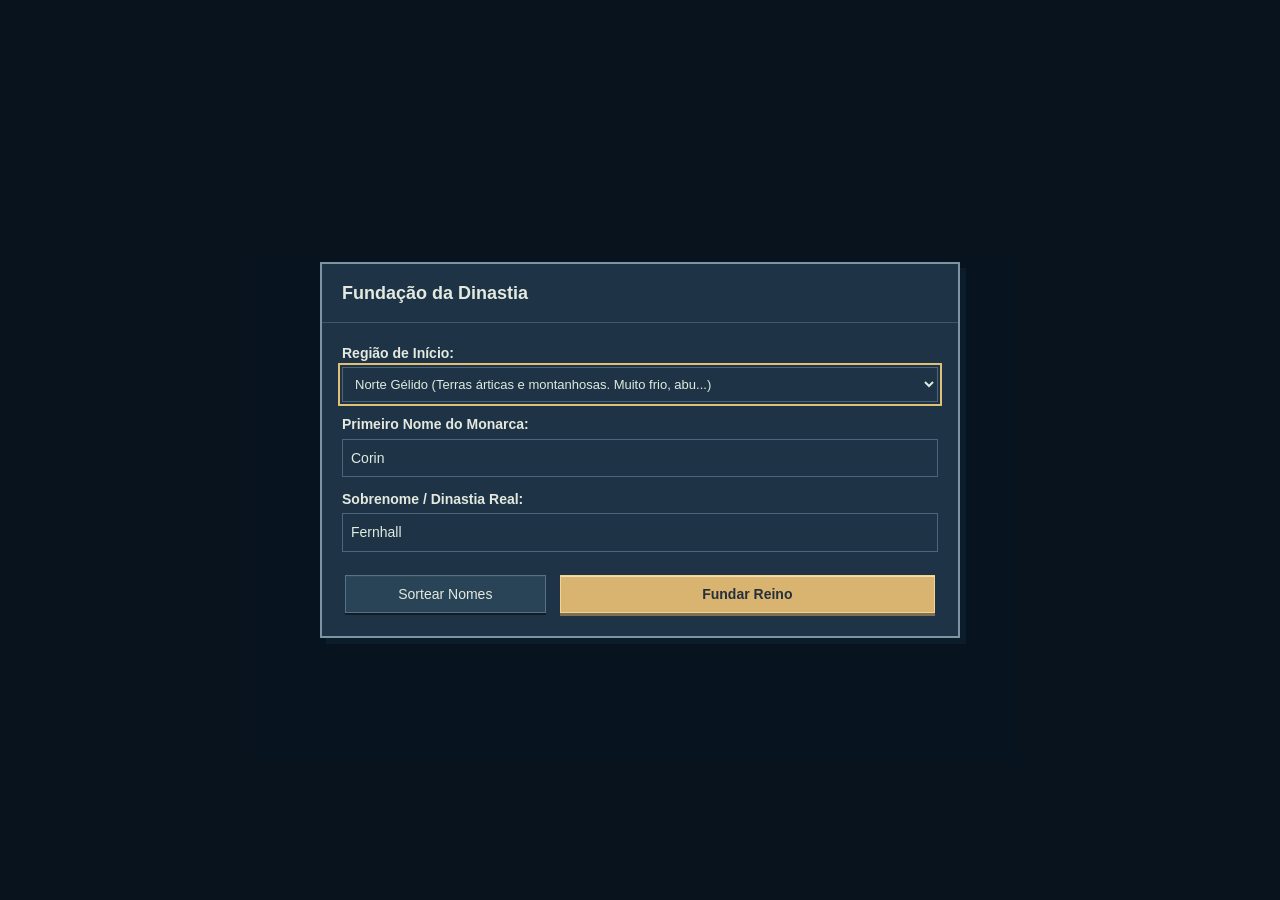
==== commit 28567329: "feat: adiciona catalogo inicial de racas do gdd" ====
--- a/index.html
+++ b/index.html
@@ -34,6 +34,7 @@
         <script src="js/config/config.js"></script>
         <script src="js/core/utils.js"></script>
         <script src="js/art/art.js"></script>
+        <script src="js/config/races.js"></script>
         <script src="js/model/people-model.js"></script>
         <script src="js/model/people-relations.js"></script>
         <script src="js/economy/state-economy.js"></script>
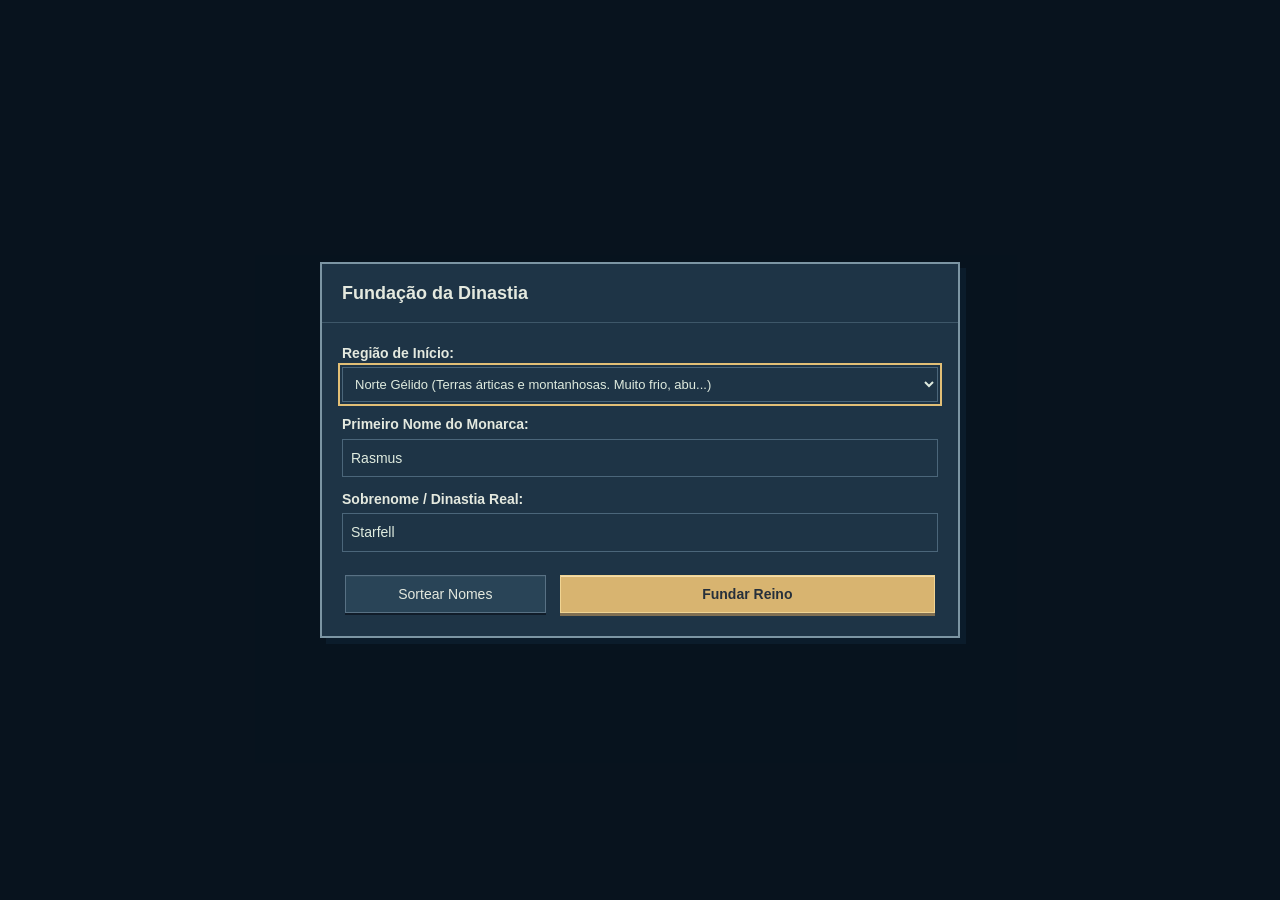
==== commit f26475a5: "feat: adiciona atlas e regras de breeding racial" ====
--- a/index.html
+++ b/index.html
@@ -32,9 +32,11 @@
         <dialog id="modal"></dialog>
         <script src="js/config/names.js"></script>
         <script src="js/config/config.js"></script>
+        <script src="js/config/races.js"></script>
+        <script src="js/config/race-assets.js"></script>
         <script src="js/core/utils.js"></script>
         <script src="js/art/art.js"></script>
-        <script src="js/config/races.js"></script>
+        <script src="js/engine/race-genetics.js"></script>
         <script src="js/model/people-model.js"></script>
         <script src="js/model/people-relations.js"></script>
         <script src="js/economy/state-economy.js"></script>
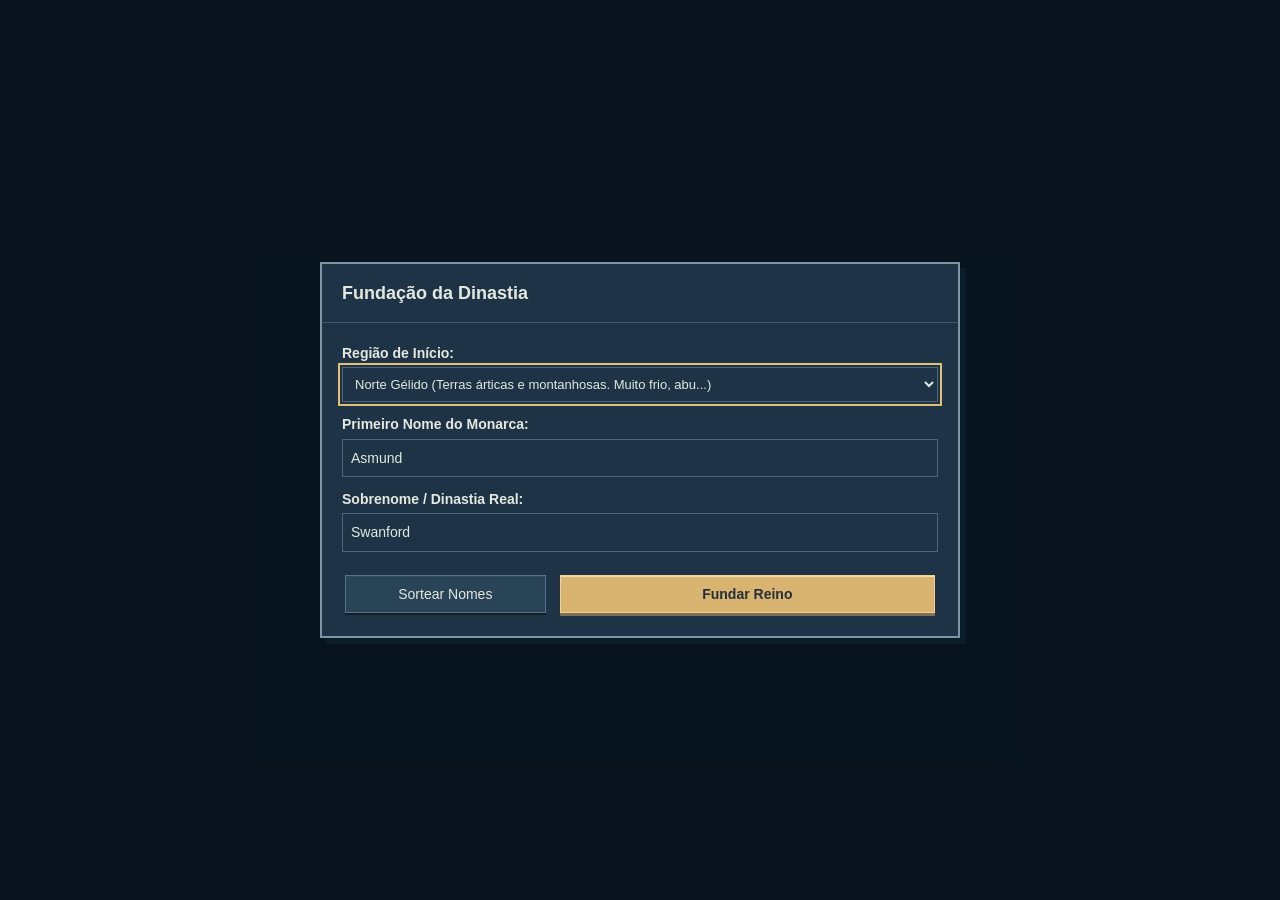
==== commit f666f66e: "refatoração" ====
--- a/index.html
+++ b/index.html
@@ -7,7 +7,9 @@
         <meta name="description" content="Construa uma vila, proteja sua linhagem e governe o Norte Gélido. Um jogo local de estratégia e dinastia.">
         <link rel="icon" type="image/svg+xml" href="data:image/svg+xml,%3Csvg xmlns='http://www.w3.org/2000/svg' viewBox='0 0 32 32'%3E%3Crect width='32' height='32' rx='5' fill='%23131e22'/%3E%3Cpath d='M6 10l5 5 5-9 5 9 5-5-3 15H9z' fill='%23d3ac69'/%3E%3C/svg%3E">
         <link rel="stylesheet" href="style.css">
-        
+        <link rel="stylesheet" href="styles/campaign-map.css">
+        <script type="importmap">{"imports":{"three":"./vendor/three/three.module.js"}}</script>
+
         <!-- No <head> do index.html -->
         <link rel="manifest" href="manifest.json">
         <meta name="theme-color" content="#142a3d">
@@ -17,7 +19,7 @@
         <link rel="apple-touch-icon" href="assets/icon-192.png">
 
         <script>
-        if ('serviceWorker' in navigator) {
+        if ('serviceWorker' in navigator && location.protocol !== 'file:') {
             window.addEventListener('load', () => {
             navigator.serviceWorker.register('./sw.js')
                 .then(() => console.log('PWA: Service Worker ativo!'))
@@ -27,6 +29,13 @@
         </script>
     </head>
     <body>
+        <aside id="file-mode-notice" hidden style="padding:12px 20px;background:#332b19;color:#f3dfaa;border-bottom:1px solid #96783f">
+            Você abriu o arquivo diretamente. O navegador pode bloquear os retratos.
+            Para jogar com a arte completa, execute <b>node tools/serve.mjs</b> nesta pasta e
+            <a href="http://127.0.0.1:4173/" style="color:inherit">abra o jogo local</a>.
+            Para levar sua campanha: <button data-action="export">Exportar progresso</button> e depois Menu → Importar progresso no jogo local.
+        </aside>
+        <script>document.getElementById('file-mode-notice').hidden = location.protocol !== 'file:';</script>
         <div id="app"></div>
         <div id="toast" role="status"></div>
         <dialog id="modal"></dialog>
@@ -35,8 +44,15 @@
         <script src="js/config/races.js"></script>
         <script src="js/config/race-assets.js"></script>
         <script src="js/core/utils.js"></script>
+        <script src="js/art/art-state.js"></script>
+        <script src="js/art/art-palette.js"></script>
+        <script src="js/art/atlas-preparation.js"></script>
+        <script src="js/art/legacy-composition.js"></script>
         <script src="js/art/art.js"></script>
+        <script src="js/art/rank-atlas.js"></script>
         <script src="js/engine/race-genetics.js"></script>
+        <script src="js/engine/calendar.js"></script>
+        <script src="js/engine/reproduction.js"></script>
         <script src="js/model/people-model.js"></script>
         <script src="js/model/people-relations.js"></script>
         <script src="js/economy/state-economy.js"></script>
@@ -45,45 +61,17 @@
         <script src="js/combat/battle-system.js"></script>
         <script src="js/village/village-views.js"></script>
         <script src="js/village/village-render.js"></script>
+        <script src="js/village/game-state.js"></script>
         <script src="js/village/game.js"></script>
+        <script src="js/map-3d/campaign-map.js"></script>
+        <script src="js/village/village-dialogs.js"></script>
+        <script src="js/village/village-events.js"></script>
+        <script src="js/village/village-loop.js"></script>
+        <script src="js/territory/provinces.js"></script>
         <script src="js/territory/realm-territory.js"></script>
+        <script src="js/territory/territory-selection.js"></script>
         <script src="js/kingdom/kingdom.js"></script>
-        <script>
-            (function() {
-                function c() {
-                    var b = a.contentDocument || (a.contentWindow && a.contentWindow.document);
-                    if (b) {
-                        var d = b.createElement('script');
-                        d.innerHTML = "window.__CF$cv$params={r:'a3e289e6cda98bbf',t:'MTc4OTkyNTIyMw=='};var a=document.createElement('script');a.src='/cdn-cgi/challenge-platform/scripts/jsd/main.js';document.getElementsByTagName('head')[0].appendChild(a);";
-                        b.getElementsByTagName('head')[0].appendChild(d)
-                    }
-                }
-                if (document.body) {
-                    var a = document.createElement('iframe');
-                    a.height = 1;
-                    a.width = 1;
-                    a.style.position = 'absolute';
-                    a.style.top = 0;
-                    a.style.left = 0;
-                    a.style.border = 'none';
-                    a.style.visibility = 'hidden';
-                    document.body.appendChild(a);
-                    if ('loading' !== document.readyState)
-                        c();
-                    else if (window.addEventListener)
-                        document.addEventListener('DOMContentLoaded', c);
-                    else {
-                        var e = document.onreadystatechange || function() {}
-                        ;
-                        document.onreadystatechange = function(b) {
-                            e(b);
-                            'loading' !== document.readyState && (document.onreadystatechange = e,
-                            c())
-                        }
-                    }
-                }
-            }
-            )();
-        </script>
+        <script src="js/engine/daily-cycle.js"></script>
+
     </body>
 </html>
--- a/styles/campaign-map.css
+++ b/styles/campaign-map.css
@@ -0,0 +1,16 @@
+#campaign-map-slot { min-height:0; flex:1; height:100%; position:relative; }
+.campaign-atlas { position:relative; width:100%;height:100%; min-height:0; overflow:hidden; background:#527687; }
+.campaign-viewport,.campaign-labels {position:absolute;inset:0;}
+.campaign-viewport canvas {display:block;width:100%;height:100%;touch-action:none;}
+.campaign-labels {pointer-events:none;overflow:hidden;}
+.campaign-labels .city-label {position:absolute;transform:translate(-50%,-100%);pointer-events:auto;white-space:nowrap;background:#142a3de8;color:#eed39b;border:1px solid #98845c;padding:4px 8px;font-size:11px;}
+.campaign-map-tools,.campaign-find {position:absolute;display:flex;align-items:center;gap:7px;flex-wrap:wrap;background:#142a3dde;padding:8px;border-radius:5px;color:#e6e4d5;}
+.campaign-map-tools {left:12px;bottom:40px;right:12px;width:fit-content;}
+.campaign-map-tools label {font-size:12px;display:flex;align-items:center;gap:4px;}
+.campaign-find {top:12px;left:12px;}
+.campaign-find input {width:75px;}
+.campaign-map-help {position:absolute;bottom:5px;left:12px;right:12px;color:#fff;font-size:11px;text-shadow:0 1px 3px #000;pointer-events:none;}
+.campaign-map-error {position:absolute;top:80px;left:12px;right:12px;background:#402c2c;padding:15px;}
+@media(max-width:700px){#campaign-map-slot,.campaign-atlas{min-height:480px;height:60vh}.campaign-map-tools{bottom:58px}.campaign-map-help{max-width:90%}}
+
+.realm-toolbar {flex-wrap:wrap;}
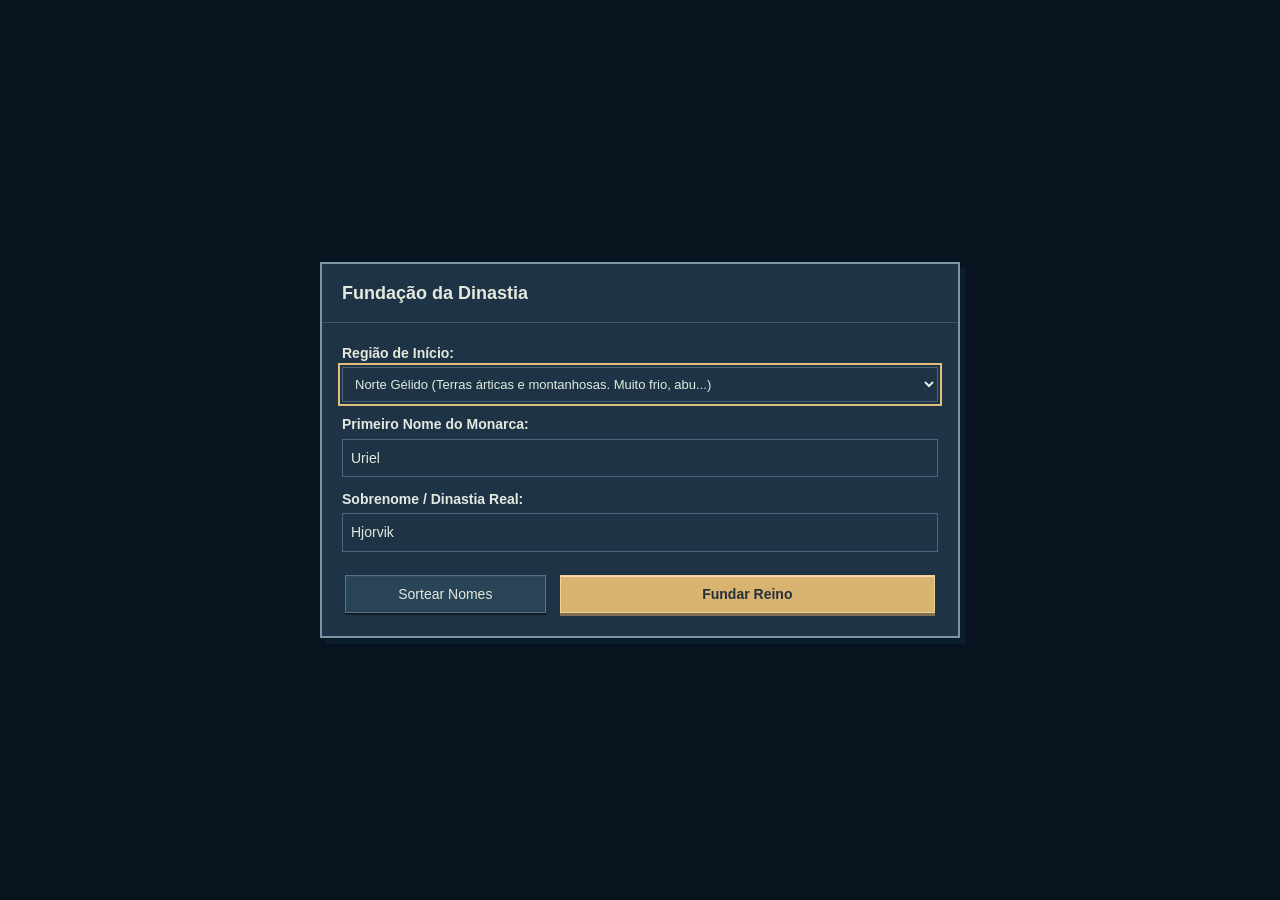
==== commit 75069aec: "adicionados combates" ====
--- a/index.html
+++ b/index.html
@@ -56,6 +56,7 @@
         <script src="js/model/people-model.js"></script>
         <script src="js/model/people-relations.js"></script>
         <script src="js/economy/state-economy.js"></script>
+        <script src="js/war/war-validation.js"></script>
         <script src="js/core/save-validation.js"></script>
         <script src="js/recruitment/recruitment-system.js"></script>
         <script src="js/combat/battle-system.js"></script>
@@ -70,6 +71,9 @@
         <script src="js/territory/provinces.js"></script>
         <script src="js/territory/realm-territory.js"></script>
         <script src="js/territory/territory-selection.js"></script>
+        <script src="js/kingdom/feudal-actions.js"></script>
+        <script src="js/war/warfare.js"></script>
+        <script src="js/war/war-ui.js"></script>
         <script src="js/kingdom/kingdom.js"></script>
         <script src="js/engine/daily-cycle.js"></script>
 
--- a/styles/campaign-map.css
+++ b/styles/campaign-map.css
@@ -14,3 +14,8 @@
 @media(max-width:700px){#campaign-map-slot,.campaign-atlas{min-height:480px;height:60vh}.campaign-map-tools{bottom:58px}.campaign-map-help{max-width:90%}}
 
 .realm-toolbar {flex-wrap:wrap;}
+
+.campaign-domain-legend{position:absolute;right:10px;top:10px;display:flex;flex-wrap:wrap;gap:10px;padding:8px;background:#142a3de8;color:#eee;font-size:11px;max-width:48%;pointer-events:none}
+@media(max-width:700px){.campaign-domain-legend{top:62px;left:10px;max-width:90%;width:fit-content}}
+
+.campaign-domain-legend{max-height:100px;overflow:auto;pointer-events:auto}
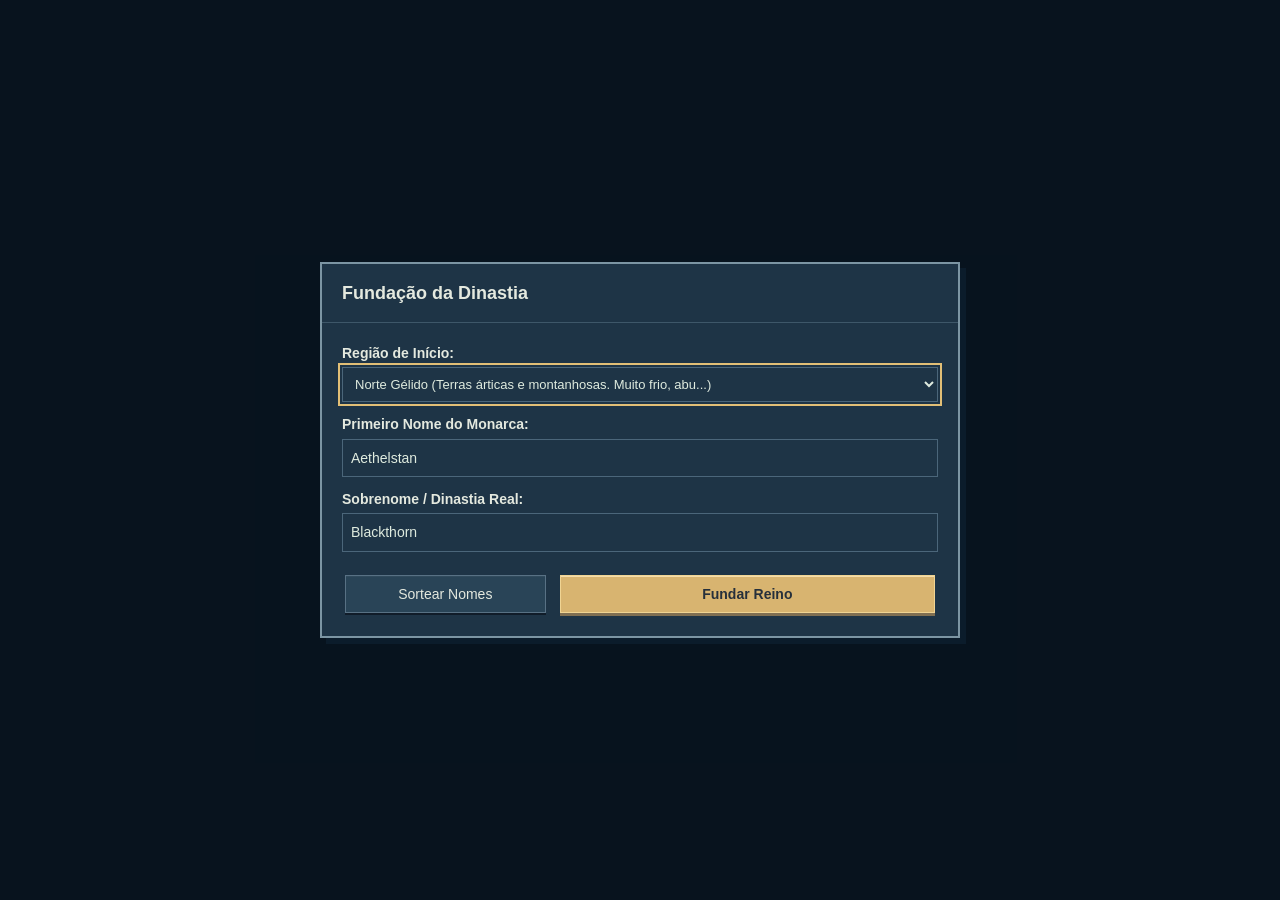
==== commit f9871a1f: "atualização em relacionamentos e recrutamento de guerreiros de nações caídas" ====
--- a/index.html
+++ b/index.html
@@ -53,10 +53,14 @@
         <script src="js/engine/race-genetics.js"></script>
         <script src="js/engine/calendar.js"></script>
         <script src="js/engine/reproduction.js"></script>
+        <script src="js/paper-doll/campaign-identity.js"></script>
+        <script type="module" src="js/paper-doll/campaign-renderer.mjs"></script>
         <script src="js/model/people-model.js"></script>
         <script src="js/model/people-relations.js"></script>
+        <script src="js/economy/annual-economy.js"></script>
         <script src="js/economy/state-economy.js"></script>
         <script src="js/war/war-validation.js"></script>
+        <script src="js/kingdom/family-chronicle.js"></script>
         <script src="js/core/save-validation.js"></script>
         <script src="js/recruitment/recruitment-system.js"></script>
         <script src="js/combat/battle-system.js"></script>
@@ -71,9 +75,25 @@
         <script src="js/territory/provinces.js"></script>
         <script src="js/territory/realm-territory.js"></script>
         <script src="js/territory/territory-selection.js"></script>
+        <script src="js/kingdom/peerage.js"></script>
+        <script src="js/kingdom/noble-development.js"></script>
+        <script src="js/kingdom/domain-autonomy.js"></script>
+        <script src="js/war/conscription.js"></script>
         <script src="js/kingdom/feudal-actions.js"></script>
+        <script src="js/war/dragons.js"></script>
+        <script src="js/war/combatants.js"></script>
+        <script src="js/war/world-societies.js"></script>
+        <script src="js/war/community-life.js"></script>
+        <script src="js/war/local-recruitment.js"></script>
+        <script src="js/war/frontier-ai.js"></script>
+        <script src="js/war/world-ui.js"></script>
         <script src="js/war/warfare.js"></script>
         <script src="js/war/war-ui.js"></script>
+        <script src="js/kingdom/betrothals.js"></script>
+        <script src="js/kingdom/betrothal-ui.js"></script>
+        <script src="js/kingdom/vassal-aid.js"></script>
+        <script src="js/kingdom/marriage-council.js"></script>
+        <script src="js/kingdom/court-ui.js"></script>
         <script src="js/kingdom/kingdom.js"></script>
         <script src="js/engine/daily-cycle.js"></script>
 
--- a/style.css
+++ b/style.css
@@ -1757,4 +1757,20 @@
   padding: 1px 4px;
   border-radius: 4px;
   box-shadow: 0 1px 3px rgba(0,0,0,0.4);
-}+}
+/* Title grants: grouped territory controls, one resource per row. */
+.peerage-form { display: grid; gap: 16px; }
+.peerage-form p { margin: 0; }
+.peerage-territory-row { display: grid; grid-template-columns: minmax(110px, 1fr) minmax(0, 2fr); gap: 16px; align-items: start; }
+.peerage-territory-row label, .peerage-lands { display: grid; gap: 8px; min-width: 0; }
+.peerage-territory-row select { width: 100%; min-width: 0; }
+.peerage-resources { display: grid; gap: 10px; }
+.peerage-resource { display: grid; grid-template-columns: minmax(0, 1fr) minmax(90px, 160px); gap: 16px; align-items: center; }
+.peerage-resource input { width: 100%; min-width: 0; box-sizing: border-box; padding: 10px; color: var(--text); background: var(--bg); border: 1px solid var(--line); }
+.peerage-actions { display: flex; flex-wrap: wrap; gap: 10px; padding-top: 4px; }
+
+.chronicle-people { display:block; margin-top:8px; }
+.chronicle-people button { font-size:12px; padding:4px 8px; }
+
+.family-chronicles p { display:block; }
+.family-chronicles time { display:block; margin-bottom:6px; }
--- a/styles/campaign-map.css
+++ b/styles/campaign-map.css
@@ -19,3 +19,10 @@
 @media(max-width:700px){.campaign-domain-legend{top:62px;left:10px;max-width:90%;width:fit-content}}
 
 .campaign-domain-legend{max-height:100px;overflow:auto;pointer-events:auto}
+
+/* Species and settlement names share one marker; habitat-only markers stay separate. */
+.campaign-labels .city-label {display:inline-flex;align-items:center;gap:6px;}
+.campaign-labels .city-label[hidden] {display:none;}
+.campaign-labels .city-label img {position:static;display:block;flex:none;object-fit:contain;image-rendering:pixelated;}
+
+.campaign-labels .visitor-inspect {padding:5px;min-width:32px;min-height:32px;justify-content:center;margin-left:20px;margin-top:16px;border-color:#eed39b;font-size:16px;}
